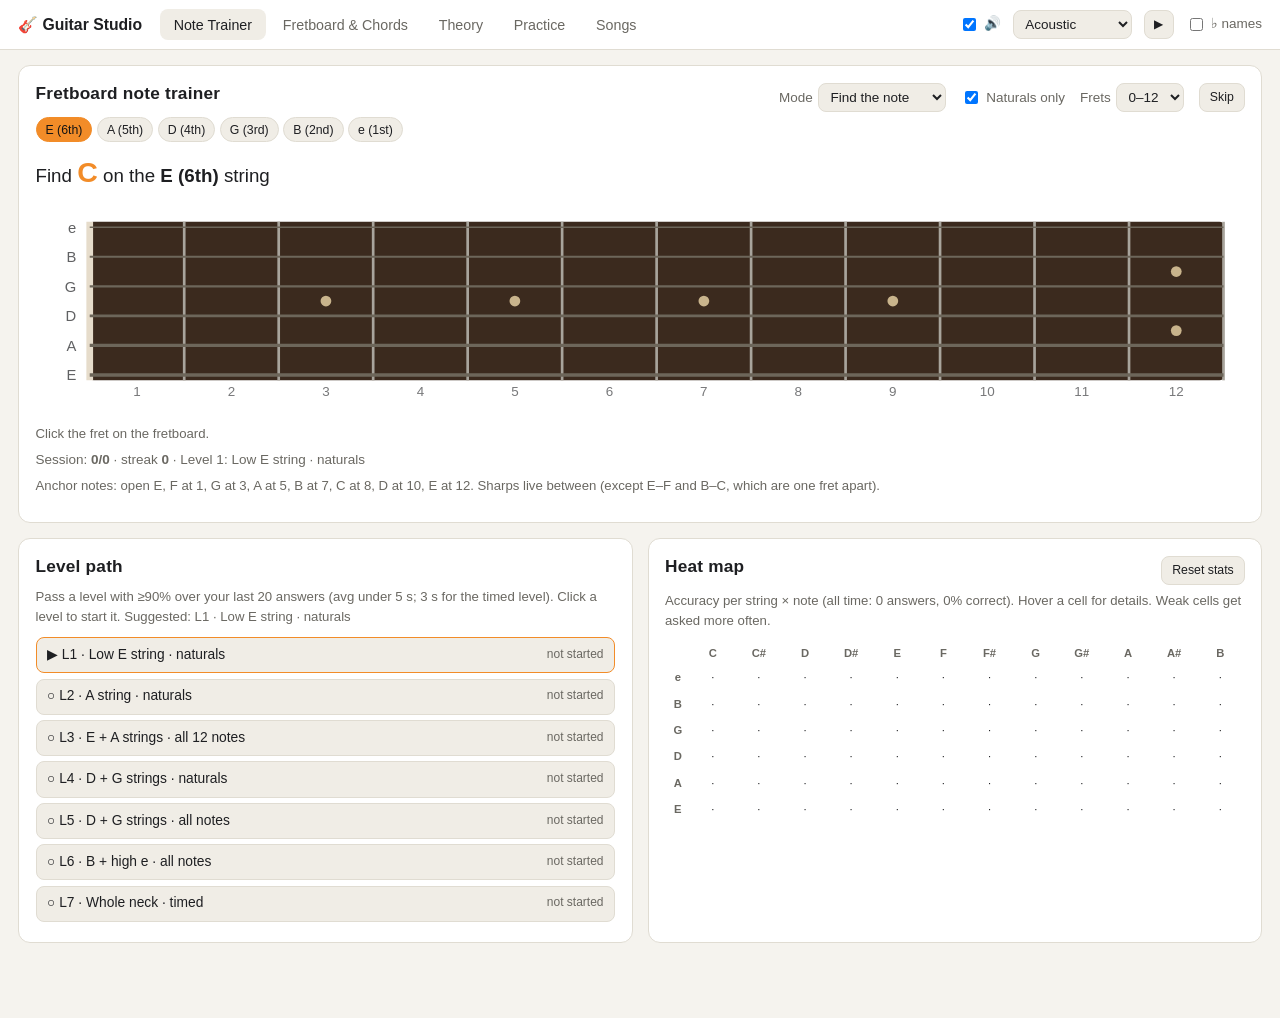
==== index.html @ e6f917fb "Initial publish: guitar-studio for GitHub Pages Co-Authored-By: Claude Opus 5.5 <noreply@anthropic.c" ====
<!doctype html>
<html lang="en">
<head>
<meta charset="utf-8">
<meta name="viewport" content="width=device-width, initial-scale=1, viewport-fit=cover">
<title>Guitar Studio</title>
<meta name="description" content="Guitar practice studio: note trainer, fretboard &amp; chords, theory, practice log, tuner, metronome and songs.">
<meta name="theme-color" content="#1d2026" media="(prefers-color-scheme: dark)">
<meta name="theme-color" content="#ffffff" media="(prefers-color-scheme: light)">
<link rel="manifest" href="manifest.webmanifest">
<link rel="icon" type="image/png" sizes="192x192" href="icons/icon-192.png">
<link rel="apple-touch-icon" href="icons/apple-touch-icon.png">
<meta name="apple-mobile-web-app-capable" content="yes">
<meta name="mobile-web-app-capable" content="yes">
<meta name="apple-mobile-web-app-title" content="Guitar Studio">
<meta name="apple-mobile-web-app-status-bar-style" content="black-translucent">
<link rel="stylesheet" href="css/style.css">
</head>
<body>
<header class="topbar">
  <div class="brand">🎸 Guitar Studio</div>
  <nav class="tabs">
    <button data-tab="trainer" class="active">Note Trainer</button>
    <button data-tab="fretboard">Fretboard &amp; Chords</button>
    <button data-tab="theory">Theory</button>
    <button data-tab="practice">Practice</button>
    <button data-tab="songs">Songs</button>
  </nav>
  <div class="topbar-right">
    <label class="toggle"><input type="checkbox" id="soundOn" checked> 🔊</label>
    <select id="tonePreset" title="Guitar tone"></select>
    <button class="btn small ghost" id="toneTest" title="Play a test chord">▶</button>
    <label class="toggle"><input type="checkbox" id="useFlats"> ♭ names</label>
  </div>
</header>

<main>
  <!-- ================= NOTE TRAINER ================= -->
  <section id="tab-trainer" class="tab active">
    <div class="panel">
      <div class="panel-head">
        <h2>Fretboard note trainer</h2>
        <div class="controls">
          <label>Mode
            <select id="trMode">
              <option value="find">Find the note</option>
              <option value="name">Name the note</option>
              <option value="learn">Learn / explore</option>
            </select>
          </label>
          <label class="toggle"><input type="checkbox" id="trNaturals" checked> Naturals only</label>
          <label>Frets <select id="trFrets"><option value="12">0–12</option><option value="15">0–15</option></select></label>
          <button class="btn small ghost" id="trSkip">Skip</button>
        </div>
      </div>
      <div class="chips" id="trStrings"></div>
      <div class="tr-prompt" id="trPrompt"></div>
      <div id="trFretboard" class="fretboard-host"></div>
      <div id="trAnswers" class="tr-answers"></div>
      <div class="tr-session" id="trSession"></div>
      <div class="hint" id="trTip"></div>
    </div>
    <div class="two-col">
      <div class="panel">
        <h2>Level path</h2>
        <p class="hint">Pass a level with ≥90% over your last 20 answers (avg under 5 s; 3 s for the timed level). Click a level to start it. <span id="trNext"></span></p>
        <div id="trLevels"></div>
      </div>
      <div class="panel">
        <div class="panel-head"><h2>Heat map</h2><button class="btn small ghost" id="trReset">Reset stats</button></div>
        <div id="trHeat"></div>
      </div>
    </div>
  </section>

  <!-- ================= FRETBOARD & CHORDS ================= -->
  <section id="tab-fretboard" class="tab">
    <div class="panel">
      <div class="panel-head">
        <h2>Fretboard</h2>
        <div class="controls">
          <label>Overlay
            <select id="fbMode">
              <option value="none">None</option>
              <option value="scale" selected>Scale</option>
              <option value="chord">Chord tones</option>
            </select>
          </label>
          <label>Root <select id="fbRoot"></select></label>
          <label id="fbScaleWrap">Scale <select id="fbScale"></select></label>
          <label id="fbViewWrap">View
            <select id="fbView">
              <option value="neck">Whole neck</option>
              <option value="box">Position box</option>
              <option value="3nps">3 notes / string</option>
              <option value="string">Single string</option>
            </select>
          </label>
          <span id="fbPosWrap" class="hidden"><button class="btn small ghost" id="fbPrev">◀</button> <span id="fbPosLabel" class="hint" style="margin:0"></span> <button class="btn small ghost" id="fbNext">▶</button></span>
          <label id="fbCompareWrap">Compare <select id="fbCompare"></select></label>
          <label id="fbTargetWrap">Target <select id="fbTarget"></select></label>
          <button id="fbPlay" class="btn small">▶ Play</button>
          <label id="fbChordWrap" class="hidden">Chord <select id="fbChord"></select></label>
          <label>Labels
            <select id="fbLabels">
              <option value="notes">Note names</option>
              <option value="intervals">Intervals</option>
              <option value="none">None</option>
            </select>
          </label>
          <button id="fbClear" class="btn small">Clear picked notes</button>
        </div>
      </div>
      <p class="hint">Click any fret to pick notes you're fretting — the identifier below tells you what chord it is. The overlay shows scale/chord tones across the neck (root in orange).</p>
      <div id="fretboardHost" class="fretboard-host"></div>
      <div class="two-col">
        <div>
          <h3>What am I playing?</h3>
          <div id="identify" class="identify"><em>Pick some notes on the fretboard…</em></div>
        </div>
        <div>
          <h3>Scale info</h3>
          <div id="scaleInfo" class="scale-info"></div>
        </div>
      </div>
    </div>

    <div class="panel">
      <div class="panel-head">
        <h2>Chord voicings</h2>
        <div class="controls">
          <label>Root <select id="vRoot"></select></label>
          <label>Type <select id="vType"></select></label>
          <label class="toggle"><input type="checkbox" id="vRootBass" checked> Root in bass</label>
          <label>Diagram labels
            <select id="vLabels">
              <option value="notes">Notes</option>
              <option value="intervals">Intervals</option>
              <option value="">None</option>
            </select>
          </label>
          <button id="vShowAll" class="btn small">More per position</button>
        </div>
      </div>
      <div id="vFormula" class="formula"></div>
      <div id="voicings" class="voicing-grid"></div>
    </div>

    <div class="panel">
      <div class="panel-head">
        <h2>Chords in a key &amp; pairings</h2>
        <div class="controls">
          <label>Key <select id="kRoot"></select></label>
          <label>Scale <select id="kScale"></select></label>
        </div>
      </div>
      <p class="hint">Diatonic chords for the key. Click a chord to load its voicings above and light it up on the fretboard. Below: progressions that live in this key.</p>
      <div id="keyChords" class="key-chords"></div>
      <div id="progressions" class="progressions"></div>
    </div>
  </section>

  <!-- ================= THEORY ================= -->
  <section id="tab-theory" class="tab">
    <div class="two-col">
      <div class="panel">
        <h2>Circle of fifths</h2>
        <p class="hint">Click a key. Outer ring = major, inner = relative minor. Neighbours share 6 of 7 notes — that's why moving one step around the circle sounds smooth, and why IV and V are the "closest" chords to I.</p>
        <div id="circleHost" class="circle-host"></div>
      </div>
      <div class="panel">
        <h2 id="keyTitle">Key of C major</h2>
        <div id="keyDetail" class="key-detail"></div>
      </div>
    </div>

    <div class="panel">
      <div class="panel-head">
        <h2>CAGED system</h2>
        <div class="controls">
          <label>Chord <select id="cagedRoot"></select></label>
          <label><select id="cagedQual"><option value="maj">Major</option><option value="min">Minor (A/E/D shapes)</option></select></label>
        </div>
      </div>
      <p class="hint">Any major chord can be played in 5 shapes that tile the whole neck: <b>C, A, G, E, D</b> — in that order going up. Each shape connects to the next (they share notes at the boundary). Learn the shapes ⇒ you know where the chord tones are everywhere ⇒ your solos land on chord tones. The pentatonic/major scale "boxes" sit on top of each shape.</p>
      <div id="cagedDiagrams" class="voicing-grid"></div>
      <div id="cagedFretboard" class="fretboard-host"></div>
    </div>

    <div class="panel">
      <div class="panel-head">
        <h2>Modes of the major scale</h2>
        <div class="controls"><label>Parent key <select id="modesRoot"></select></label></div>
      </div>
      <p class="hint">Same 7 notes, different home base. Start the C major scale on D and treat D as home — that's D Dorian. The "flavor" comes from where the half-steps fall relative to the new root. Click a row to put it on the fretboard.</p>
      <div id="modesTable"></div>
    </div>

    <div class="two-col">
      <div class="panel">
        <h2>Intervals</h2>
        <table class="ref-table" id="intervalsTable"></table>
      </div>
      <div class="panel">
        <h2>Chord formulas</h2>
        <table class="ref-table" id="chordFormulaTable"></table>
      </div>
    </div>

    <div class="panel">
      <h2>Quick refreshers</h2>
      <div class="cards" id="refresherCards"></div>
    </div>
  </section>

  <!-- ================= PRACTICE ================= -->
  <section id="tab-practice" class="tab">
    <div class="three-col">
      <div class="panel">
        <h2>Timer &amp; metronome</h2>
        <div class="timer-row">
          <div class="timer" id="timerDisplay">00:00</div>
          <div class="btn-row">
            <button class="btn" id="timerStart">Start</button>
            <button class="btn ghost" id="timerReset">Reset</button>
          </div>
        </div>
        <div class="metro">
          <div class="metro-row">
            <button class="btn" id="metroToggle">▶ Metronome</button>
            <input type="number" id="metroBpm" min="30" max="260" value="90"> <span>bpm</span>
            <select id="metroSig"><option value="4">4/4</option><option value="3">3/4</option><option value="6">6/8</option><option value="0">no accent</option></select>
          </div>
          <input type="range" id="metroSlider" min="30" max="260" value="90">
          <div class="metro-beats" id="metroBeats"></div>
        </div>
        <div class="tuner">
          <div class="metro-row"><button class="btn" id="tnToggle">🎤 Start tuner</button><label class="hint" style="margin:0">A4 <input type="number" id="tnA4" value="440" min="415" max="466" style="width:4.5rem"></label></div>
          <div class="tn-display">
            <svg viewBox="0 0 300 150" class="tn-gauge">
              <path d="M30,140 A120,120 0 0 1 270,140" fill="none" stroke="var(--border)" stroke-width="10"/>
              <path d="M138,22 A120,120 0 0 1 162,22" fill="none" stroke="var(--ok)" stroke-width="10"/>
              <g stroke="var(--muted)" stroke-width="1.5"><line x1="150" y1="20" x2="150" y2="32"/><line x1="66" y1="56" x2="74" y2="64"/><line x1="234" y1="56" x2="226" y2="64"/><line x1="30" y1="140" x2="42" y2="140"/><line x1="270" y1="140" x2="258" y2="140"/></g>
              <text x="48" y="128" font-size="10" fill="var(--muted)">-50</text><text x="236" y="128" font-size="10" fill="var(--muted)">+50</text>
              <line id="tnNeedle" x1="150" y1="140" x2="150" y2="38" stroke="var(--accent)" stroke-width="3" stroke-linecap="round"/>
              <circle cx="150" cy="140" r="6" fill="var(--accent)"/>
            </svg>
            <div class="tn-read"><span id="tnNote">—</span><sub id="tnOct"></sub> <span id="tnCents"></span><div class="hint" style="margin:0"><span id="tnDir">play a note</span> · <span id="tnHz"></span></div></div>
          </div>
          <div class="chips" id="tnStrings"></div>
          <div class="hint">Click a string chip to hear its reference pitch. Green = within 3¢.</div>
        </div>
      </div>

      <div class="panel">
        <h2>Log a session</h2>
        <form id="logForm" class="form">
          <div class="form-row">
            <label>Date <input type="date" id="logDate" required></label>
            <label>Minutes <input type="number" id="logMinutes" min="1" max="600" required></label>
          </div>
          <label>Focus areas <div class="chips" id="logCats"></div></label>
          <label>Song / material <input type="text" id="logSong" list="songList" placeholder="e.g. Slow Dancing in a Burning Room"></label>
          <datalist id="songList"></datalist>
          <div class="form-row">
            <label>Tempo (bpm) <input type="number" id="logTempo" min="20" max="300"></label>
            <label>Feel <select id="logRating"><option value="">—</option><option>😩 rough</option><option>😐 ok</option><option>🙂 good</option><option>🔥 great</option></select></label>
          </div>
          <label>Notes <textarea id="logNotes" rows="2" placeholder="What did you work on? What clicked? What to hit next time?"></textarea></label>
          <button class="btn" type="submit">Save session</button>
        </form>
      </div>

      <div class="panel">
        <h2>Today's plan</h2>
        <p class="hint">A quick 25-minute session generated from your goals and song list. Regenerate for a different mix.</p>
        <div id="planHost" class="plan"></div>
        <button class="btn ghost small" id="planRegen">Regenerate</button>
      </div>
    </div>

    <div class="panel">
      <div class="panel-head">
        <h2>Progress</h2>
        <div class="stats" id="stats"></div>
      </div>
      <div id="chartHost" class="chart-host"></div>
      <div id="catChart" class="chart-host"></div>
    </div>

    <div class="panel">
      <div class="panel-head">
        <h2>Practice videos</h2>
        <div class="controls">
          <span id="vidCount" class="hint"></span>
          <button class="btn small ghost" id="vidPickFolder">Link Dropbox folder</button>
          <button class="btn small ghost" id="vidRefresh">Refresh</button>
        </div>
      </div>
      <div class="nudge" id="vidNudge"></div>
      <div id="vidFolderStatus" class="hint"></div>
      <div class="two-col">
        <div>
          <video id="vidPreview" playsinline style="width:100%;background:#000;border-radius:8px;aspect-ratio:16/9"></video>
          <div class="btn-row" style="margin-top:.5rem;align-items:center">
            <button class="btn" id="vidRecBtn">● Record</button>
            <span class="timer" id="vidRecTime" style="font-size:1.2rem">00:00</span>
            <label class="btn ghost small">Import video(s)<input type="file" id="vidImport" accept="video/*" multiple class="vh"></label>
          </div>
          <div class="form">
            <label>Song / focus <input type="text" id="vidSong" list="songList" placeholder="what's this take about?"></label>
            <label>Note to future you <input type="text" id="vidNotes" placeholder="e.g. trying the intro at 60 bpm"></label>
          </div>
        </div>
        <div id="vidList" class="vid-list"></div>
      </div>
    </div>

    <div class="panel">
      <div class="panel-head">
        <h2>Session history</h2>
        <div class="controls">
          <button class="btn small ghost" id="exportBtn">Export JSON</button>
          <label class="btn small ghost">Import JSON<input type="file" id="importFile" accept="application/json,.json" class="vh"></label>
        </div>
      </div>
      <div id="historyHost"></div>
    </div>
  </section>

  <!-- ================= SONGS ================= -->
  <section id="tab-songs" class="tab">
    <div class="panel">
      <div class="panel-head">
        <h2>Repertoire</h2>
        <button class="btn" id="songAdd">+ Add song</button>
      </div>
      <p class="hint">Track what you want to learn, what you're working on, and what's gig-ready. Click a song to edit. Statuses: <b>Want</b> → <b>Learning</b> → <b>Polishing</b> → <b>Can play</b>.</p>
      <div id="songBoard" class="song-board"></div>
    </div>
    <div class="panel">
      <h2>Resources</h2>
      <div id="resources" class="cards"></div>
    </div>
  </section>
</main>

<dialog id="songDialog">
  <form method="dialog" id="songForm" class="form">
    <h3 id="songDialogTitle">Add song</h3>
    <label>Title <input type="text" id="sTitle" required></label>
    <label>Artist <input type="text" id="sArtist"></label>
    <div class="form-row">
      <label>Status <select id="sStatus"><option>Want</option><option>Learning</option><option>Polishing</option><option>Can play</option></select></label>
      <label>Key <input type="text" id="sKey" placeholder="e.g. C#m"></label>
      <label>Tuning/Capo <input type="text" id="sTuning" placeholder="Standard, capo 2…"></label>
    </div>
    <div class="form-row">
      <label>Target tempo <input type="number" id="sTempo"></label>
      <label>Current tempo <input type="number" id="sCurTempo"></label>
    </div>
    <label>Sections / parts to nail <textarea id="sSections" rows="2" placeholder="Intro riff, verse fingerpicking, solo…"></textarea></label>
    <label>Notes <textarea id="sNotes" rows="3"></textarea></label>
    <label>Links (one per line) <textarea id="sLinks" rows="2" placeholder="https://…"></textarea></label>
    <div class="btn-row">
      <button class="btn" value="save">Save</button>
      <button class="btn ghost" value="cancel" type="button" id="songCancel">Cancel</button>
      <button class="btn danger" value="delete" type="button" id="songDelete">Delete</button>
    </div>
  </form>
</dialog>

<script src="js/music.js"></script>
<script src="js/voicings.js"></script>
<script src="js/tone.js"></script>
<script src="js/store.js"></script>
<script src="js/fretboard-ui.js"></script>
<script src="js/theory-ui.js"></script>
<script src="js/practice-ui.js"></script>
<script src="js/songs-ui.js"></script>
<script src="js/trainer-ui.js"></script>
<script src="js/videos-ui.js"></script>
<script src="js/tuner-ui.js"></script>
<script src="js/app.js"></script>
</body>
</html>
---- css/style.css ----
:root{
  --bg:#14161a; --panel:#1d2026; --panel2:#242830; --text:#e8e6e1; --muted:#9a9891;
  --accent:#f28c28; --accent2:#e0b04a; --sel:#4fb0e8; --dot:#d8d4cc; --scale:#7d8796;
  --wood:#3b2a1e; --inlay:#c9b48c; --nut:#e6dccb; --fretwire:#a8a49c; --string:#cfc8b8;
  --border:#31353d; --danger:#d9534f; --ok:#4caf7d;
  --radius:12px;
}
@media (prefers-color-scheme: light){
  :root{ --bg:#f5f3ee; --panel:#ffffff; --panel2:#f0ede6; --text:#1e1f22; --muted:#6a6862; --border:#e0dcd2; --dot:#3a3a3a; --scale:#9aa3b0; --sel:#1f7fc2; --string:#6d665a; --nut:#e6dccb; }
}
*{box-sizing:border-box}
html,body{margin:0;padding:0;background:var(--bg);color:var(--text);font:15px/1.5 -apple-system,BlinkMacSystemFont,"Segoe UI",Inter,Roboto,sans-serif}
h2{margin:0 0 .5rem;font-size:1.15rem;letter-spacing:.2px}
h3{margin:.8rem 0 .4rem;font-size:1rem;color:var(--accent2)}
a{color:var(--sel)}
.hidden{display:none!important}
.topbar{position:sticky;top:0;z-index:5;display:flex;align-items:center;gap:1.2rem;padding:calc(.6rem + env(safe-area-inset-top)) max(1.2rem, env(safe-area-inset-right)) .6rem max(1.2rem, env(safe-area-inset-left));background:var(--panel);border-bottom:1px solid var(--border)}
.brand{font-weight:700;font-size:1.05rem}
.tabs{display:flex;gap:.25rem;flex:1}
.tabs button{background:transparent;border:0;color:var(--muted);padding:.5rem .9rem;border-radius:8px;font-size:.95rem;cursor:pointer}
.tabs button.active{background:var(--panel2);color:var(--text)}
.tabs button:hover{color:var(--text)}
.topbar-right{display:flex;gap:.8rem;align-items:center;font-size:.9rem;color:var(--muted)}
main{padding:1rem max(1.2rem, env(safe-area-inset-right)) calc(4rem + env(safe-area-inset-bottom)) max(1.2rem, env(safe-area-inset-left));max-width:1400px;margin:0 auto}
.tab{display:none}.tab.active{display:block}
.panel{background:var(--panel);border:1px solid var(--border);border-radius:var(--radius);padding:1rem 1.1rem;margin-bottom:1rem}
.panel-head{display:flex;flex-wrap:wrap;align-items:center;justify-content:space-between;gap:.6rem}
.controls{display:flex;flex-wrap:wrap;gap:.6rem 1rem;align-items:center;font-size:.9rem;color:var(--muted)}
.controls label{display:flex;align-items:center;gap:.35rem}
select,input[type=text],input[type=number],input[type=date],textarea{background:var(--panel2);color:var(--text);border:1px solid var(--border);border-radius:8px;padding:.35rem .5rem;font:inherit;font-size:.9rem}
input[type=number]{width:5.5rem}
textarea{width:100%;resize:vertical}
.btn{background:var(--accent);color:#141414;border:0;border-radius:8px;padding:.45rem .9rem;font-weight:600;cursor:pointer;font:inherit;font-size:.9rem}
.btn:hover{filter:brightness(1.08)}
.btn.small{padding:.3rem .65rem;font-size:.82rem}
.btn.ghost{background:var(--panel2);color:var(--text);border:1px solid var(--border)}
.btn.danger{background:var(--danger);color:#fff}
.btn-row{display:flex;gap:.5rem;flex-wrap:wrap}
.hint{color:var(--muted);font-size:.88rem;margin:.3rem 0 .7rem}
.two-col{display:grid;grid-template-columns:1fr 1fr;gap:1rem}
.three-col{display:grid;grid-template-columns:repeat(3,1fr);gap:1rem}
@media (max-width:1000px){.two-col,.three-col{grid-template-columns:1fr}}
.toggle{display:flex;align-items:center;gap:.3rem;cursor:pointer}
.fretboard-host{overflow-x:auto;padding:.3rem 0}
.fretboard{min-width:700px}
.identify .primary{font-size:1.5rem;font-weight:700;color:var(--accent)}
.identify .alt{color:var(--muted);font-size:.9rem;margin-top:.2rem}
.identify .notes{margin-top:.3rem;font-size:.9rem}
.pill{display:inline-block;background:var(--panel2);border:1px solid var(--border);border-radius:999px;padding:.05rem .55rem;font-size:.82rem;margin:.1rem .15rem;cursor:pointer}
.pill.root{border-color:var(--accent);color:var(--accent)}
.pill:hover{border-color:var(--sel)}
.scale-info .row{margin:.2rem 0}
.formula{color:var(--muted);font-size:.9rem;margin:.2rem 0 .6rem}
.formula b{color:var(--text)}
.voicing-grid{display:flex;flex-wrap:wrap;gap:.6rem}
.voicing{background:var(--panel2);border:1px solid var(--border);border-radius:10px;padding:.4rem .5rem .2rem;text-align:center;cursor:pointer;color:var(--text)}
.voicing:hover{border-color:var(--accent)}
.voicing .cap{font-size:.75rem;color:var(--muted);margin-top:-.2rem}
.voicing .name{font-size:.85rem;font-weight:600}
.key-chords{display:grid;grid-template-columns:repeat(7,1fr);gap:.5rem;margin:.5rem 0}
@media (max-width:900px){.key-chords{grid-template-columns:repeat(4,1fr)}}
.kc{background:var(--panel2);border:1px solid var(--border);border-radius:10px;padding:.5rem;text-align:center;cursor:pointer}
.kc:hover{border-color:var(--accent)}
.kc .roman{color:var(--muted);font-size:.8rem}
.kc .name{font-size:1.15rem;font-weight:700}
.kc .sev{font-size:.85rem;color:var(--accent2)}
.kc .fn{font-size:.75rem;color:var(--muted)}
.progressions{display:grid;grid-template-columns:repeat(auto-fill,minmax(260px,1fr));gap:.6rem}
.prog{background:var(--panel2);border:1px solid var(--border);border-radius:10px;padding:.5rem .7rem}
.prog .title{font-weight:600}
.prog .chords{margin:.2rem 0}
.prog .desc{color:var(--muted);font-size:.82rem}
.circle-host svg{width:100%;max-width:440px;display:block;margin:0 auto}
.circle-host .seg{cursor:pointer}
.circle-host .seg:hover path{fill-opacity:.9}
.key-detail .row{margin:.35rem 0}
.key-detail .lbl{color:var(--muted);font-size:.82rem;text-transform:uppercase;letter-spacing:.5px}
.ref-table{width:100%;border-collapse:collapse;font-size:.9rem}
.ref-table td,.ref-table th{padding:.3rem .5rem;border-bottom:1px solid var(--border);text-align:left;vertical-align:top}
.ref-table th{color:var(--muted);font-weight:600}
.ref-table tr.clickable{cursor:pointer}.ref-table tr.clickable:hover td{background:var(--panel2)}
.cards{display:grid;grid-template-columns:repeat(auto-fill,minmax(300px,1fr));gap:.7rem}
.card{background:var(--panel2);border:1px solid var(--border);border-radius:10px;padding:.7rem .9rem}
.card h4{margin:0 0 .3rem;font-size:1rem}
.card p{margin:.3rem 0;font-size:.9rem}
.card ul{margin:.3rem 0 .3rem 1.1rem;padding:0;font-size:.9rem}
.card summary{cursor:pointer;font-weight:600}
.timer-row{display:flex;align-items:center;gap:1rem;margin:.4rem 0}
.timer{font-size:2.4rem;font-weight:700;font-variant-numeric:tabular-nums;letter-spacing:1px}
.metro{margin-top:.8rem;border-top:1px solid var(--border);padding-top:.7rem}
.metro-row{display:flex;gap:.5rem;align-items:center;flex-wrap:wrap}
.metro input[type=range]{width:100%;margin-top:.5rem}
.metro-beats{display:flex;gap:.4rem;margin-top:.5rem}
.metro-beats span{width:14px;height:14px;border-radius:50%;background:var(--border);display:inline-block}
.metro-beats span.on{background:var(--accent)}
.metro-beats span.on.accent{background:var(--sel)}
.form label{display:block;margin:.45rem 0;font-size:.88rem;color:var(--muted)}
.form label input,.form label select,.form label textarea{display:block;width:100%;margin-top:.15rem;color:var(--text)}
.form-row{display:flex;gap:.6rem}.form-row label{flex:1}
.chips{display:flex;flex-wrap:wrap;gap:.3rem;margin-top:.2rem}
.chip{border:1px solid var(--border);border-radius:999px;padding:.15rem .6rem;cursor:pointer;font-size:.82rem;color:var(--text);background:var(--panel2)}
.chip.on{background:var(--accent);color:#141414;border-color:var(--accent)}
.plan .item{display:flex;gap:.6rem;padding:.35rem 0;border-bottom:1px solid var(--border);font-size:.9rem}
.plan .item .min{color:var(--accent);font-weight:700;min-width:3.2rem}
.plan .item .what b{display:block}
.plan .item .what span{color:var(--muted);font-size:.83rem}
.stats{display:flex;gap:1.2rem;flex-wrap:wrap}
.stat{text-align:center}.stat .v{font-size:1.4rem;font-weight:700;color:var(--accent)}.stat .l{font-size:.75rem;color:var(--muted);text-transform:uppercase;letter-spacing:.5px}
.chart-host{overflow-x:auto;margin-top:.5rem}
.chart-host svg{width:100%;height:auto;max-height:220px}
.hist{width:100%;border-collapse:collapse;font-size:.88rem}
.hist td,.hist th{padding:.35rem .5rem;border-bottom:1px solid var(--border);vertical-align:top;text-align:left}
.hist th{color:var(--muted)}
.hist .del{color:var(--muted);cursor:pointer}.hist .del:hover{color:var(--danger)}
.song-board{display:grid;grid-template-columns:repeat(4,1fr);gap:.7rem}
@media (max-width:1000px){.song-board{grid-template-columns:repeat(2,1fr)}}
.col h4{margin:0 0 .4rem;font-size:.85rem;color:var(--muted);text-transform:uppercase;letter-spacing:.5px}
.song{background:var(--panel2);border:1px solid var(--border);border-radius:10px;padding:.5rem .7rem;margin-bottom:.5rem;cursor:pointer}
.song:hover{border-color:var(--accent)}
.song .t{font-weight:600}.song .a{color:var(--muted);font-size:.85rem}
.song .meta{font-size:.8rem;color:var(--muted);margin-top:.2rem}
.song .bar{height:4px;background:var(--border);border-radius:2px;margin-top:.4rem;overflow:hidden}
.song .bar i{display:block;height:100%;background:var(--ok)}
dialog{background:var(--panel);color:var(--text);border:1px solid var(--border);border-radius:var(--radius);padding:1rem 1.2rem;width:min(560px,95vw)}
dialog::backdrop{background:rgba(0,0,0,.55)}
.chord-diagram{color:var(--text)}
kbd{background:var(--panel2);border:1px solid var(--border);border-radius:4px;padding:0 .3rem;font-size:.8rem}
.empty{color:var(--muted);font-style:italic}
/* Trainer */
.tr-prompt{font-size:1.25rem;margin:.6rem 0 .3rem;min-height:1.8rem}
.tr-prompt .big{font-size:1.9rem;color:var(--accent)}
.tr-answers{margin:.4rem 0}
.chips.big .chip{font-size:1.05rem;padding:.35rem .9rem}
.tr-session{color:var(--muted);font-size:.9rem;margin:.4rem 0}
.lvl{border:1px solid var(--border);border-radius:8px;padding:.45rem .7rem;margin:.35rem 0;cursor:pointer;background:var(--panel2)}
.lvl:hover{border-color:var(--accent)}
.lvl.cur{border-color:var(--accent)}
.lvl.passed{opacity:.75}
.lvl-h{display:flex;justify-content:space-between;gap:.5rem;font-size:.92rem}
.lvl-p{color:var(--muted);font-size:.8rem;white-space:nowrap}
.heat{border-collapse:separate;border-spacing:2px;font-size:.75rem;width:100%}
.heat th{color:var(--muted);font-weight:600;padding:.1rem}
.heat td{text-align:center;padding:.25rem 0;border-radius:4px;min-width:1.6rem;color:var(--text)}
/* Videos */
.nudge{background:var(--panel2);border-left:3px solid var(--accent);border-radius:8px;padding:.6rem .8rem;margin:.4rem 0 .6rem;font-size:.95rem}
.vid{border:1px solid var(--border);border-radius:8px;padding:.5rem .7rem;margin-bottom:.4rem;background:var(--panel2)}
.vid-h{display:flex;justify-content:space-between;gap:.6rem;cursor:pointer;flex-wrap:wrap}
.vid-h .t{font-weight:600}
.vid.reviewed .vid-h .t::after{content:' ✓';color:var(--ok)}
.vid-list{max-height:520px;overflow:auto}

/* Tuner */
.tuner{margin-top:.8rem;border-top:1px solid var(--border);padding-top:.7rem}
.tn-display{display:flex;align-items:center;gap:.8rem;margin:.4rem 0}
.tn-gauge{width:190px;flex:none}
.tn-read #tnNote{font-size:2.6rem;font-weight:700;line-height:1}
.tn-read sub{font-size:1rem;color:var(--muted)}
.tn-read #tnCents{font-size:1.1rem;color:var(--muted);margin-left:.4rem}
/* Scale explorer */
.legend{display:flex;gap:.8rem;flex-wrap:wrap;font-size:.82rem;color:var(--muted);margin:.2rem 0}
.legend i{display:inline-block;width:10px;height:10px;border-radius:50%;margin-right:.3rem;vertical-align:middle}

/* ---------- Phones / tablets / home-screen app ---------- */
html{-webkit-text-size-adjust:100%}
/* visually hidden but still tappable via its <label> (iOS ignores labels for display:none file inputs on some versions) */
.vh{position:absolute!important;width:1px;height:1px;padding:0;margin:-1px;overflow:hidden;clip:rect(0 0 0 0);white-space:nowrap;border:0;opacity:0}
button,.btn,.chip,.pill,.kc,.voicing,.song,.lvl,.hit,.seg,.vid-h{touch-action:manipulation}
button:disabled,.btn:disabled{opacity:.45;cursor:not-allowed;filter:none}
dialog{max-height:calc(100dvh - 2rem - env(safe-area-inset-top) - env(safe-area-inset-bottom));overflow:auto}
/* Status bar is translucent in the home-screen app; keep the strip behind it dark so the white clock stays readable in light mode */
@media (prefers-color-scheme: light){
  .topbar{background:linear-gradient(#1d2026 0 env(safe-area-inset-top), var(--panel) env(safe-area-inset-top))}
}
/* Touch screens: 16px inputs stop iOS from zooming on focus; bigger tap targets */
@media (pointer:coarse){
  select,input[type=text],input[type=number],input[type=date],textarea{font-size:16px}
  .tabs button{padding:.6rem .9rem}
  .chip{padding:.3rem .75rem}
}
@media (max-width:820px){
  .topbar{flex-wrap:wrap;gap:.4rem .8rem;padding-left:max(.8rem, env(safe-area-inset-left));padding-right:max(.8rem, env(safe-area-inset-right))}
  .topbar-right{margin-left:auto;gap:.5rem}
  .tabs{order:3;flex:1 1 100%;overflow-x:auto;-webkit-overflow-scrolling:touch;scrollbar-width:none}
  .tabs::-webkit-scrollbar{display:none}
  .tabs button{flex:none;white-space:nowrap}
  main{padding-left:max(.7rem, env(safe-area-inset-left));padding-right:max(.7rem, env(safe-area-inset-right))}
  .panel{padding:.8rem .85rem}
  .form-row{flex-wrap:wrap}
  .form-row label{min-width:8rem}
  .timer{font-size:2rem}
  .tn-display{flex-wrap:wrap}
}
@media (max-width:560px){
  .song-board{grid-template-columns:1fr}
  .key-chords{grid-template-columns:repeat(3,1fr)}
  .cards{grid-template-columns:1fr}
  .progressions{grid-template-columns:1fr}
}
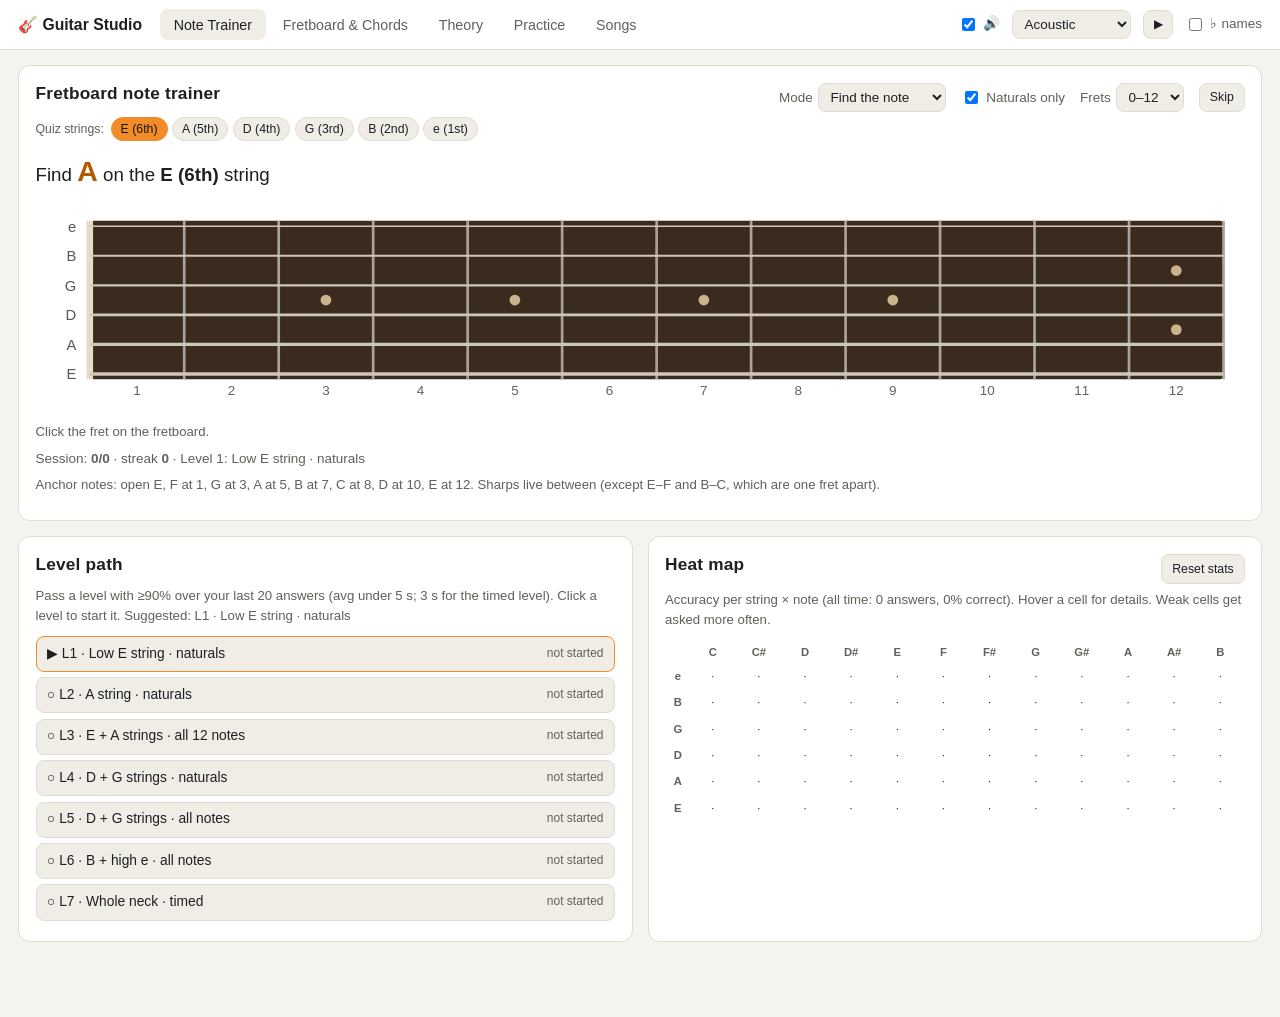
==== commit 3e31becc: "Mobile layout, accessibility and app shell fixes - Trainer neck fits a phone (compact SVG: bigger st" ====
--- a/index.html
+++ b/index.html
@@ -19,24 +19,25 @@
 <body>
 <header class="topbar">
   <div class="brand">🎸 Guitar Studio</div>
-  <nav class="tabs">
-    <button data-tab="trainer" class="active">Note Trainer</button>
-    <button data-tab="fretboard">Fretboard &amp; Chords</button>
-    <button data-tab="theory">Theory</button>
-    <button data-tab="practice">Practice</button>
-    <button data-tab="songs">Songs</button>
+  <nav class="tabs" role="tablist" aria-label="Sections">
+    <button type="button" role="tab" id="tabbtn-trainer" aria-controls="tab-trainer" data-tab="trainer" class="active">Note Trainer</button>
+    <button type="button" role="tab" id="tabbtn-fretboard" aria-controls="tab-fretboard" data-tab="fretboard">Fretboard &amp; Chords</button>
+    <button type="button" role="tab" id="tabbtn-theory" aria-controls="tab-theory" data-tab="theory">Theory</button>
+    <button type="button" role="tab" id="tabbtn-practice" aria-controls="tab-practice" data-tab="practice">Practice</button>
+    <button type="button" role="tab" id="tabbtn-songs" aria-controls="tab-songs" data-tab="songs">Songs</button>
   </nav>
   <div class="topbar-right">
-    <label class="toggle"><input type="checkbox" id="soundOn" checked> 🔊</label>
+    <label class="toggle" title="Sound on/off"><input type="checkbox" id="soundOn" checked aria-label="Sound"> 🔊</label>
     <select id="tonePreset" title="Guitar tone"></select>
     <button class="btn small ghost" id="toneTest" title="Play a test chord">▶</button>
-    <label class="toggle"><input type="checkbox" id="useFlats"> ♭ names</label>
+    <label class="toggle" title="Use flat note names"><input type="checkbox" id="useFlats"> ♭<span class="lbl-long"> names</span></label>
   </div>
 </header>
 
+<div id="dataBanner" class="data-banner hidden" role="alert"></div>
 <main>
   <!-- ================= NOTE TRAINER ================= -->
-  <section id="tab-trainer" class="tab active">
+  <section id="tab-trainer" class="tab active" role="tabpanel" aria-labelledby="tabbtn-trainer">
     <div class="panel">
       <div class="panel-head">
         <h2>Fretboard note trainer</h2>
@@ -48,12 +49,12 @@
               <option value="learn">Learn / explore</option>
             </select>
           </label>
-          <label class="toggle"><input type="checkbox" id="trNaturals" checked> Naturals only</label>
+          <label class="toggle tr-naturals"><input type="checkbox" id="trNaturals" checked> Naturals only</label>
           <label>Frets <select id="trFrets"><option value="12">0–12</option><option value="15">0–15</option></select></label>
           <button class="btn small ghost" id="trSkip">Skip</button>
         </div>
       </div>
-      <div class="chips" id="trStrings"></div>
+      <div class="chips" id="trStrings" role="group" aria-label="Quiz strings"><span class="chips-label">Quiz strings:</span></div>
       <div class="tr-prompt" id="trPrompt"></div>
       <div id="trFretboard" class="fretboard-host"></div>
       <div id="trAnswers" class="tr-answers"></div>
@@ -74,7 +75,7 @@
   </section>
 
   <!-- ================= FRETBOARD & CHORDS ================= -->
-  <section id="tab-fretboard" class="tab">
+  <section id="tab-fretboard" class="tab" role="tabpanel" aria-labelledby="tabbtn-fretboard">
     <div class="panel">
       <div class="panel-head">
         <h2>Fretboard</h2>
@@ -161,7 +162,7 @@
   </section>
 
   <!-- ================= THEORY ================= -->
-  <section id="tab-theory" class="tab">
+  <section id="tab-theory" class="tab" role="tabpanel" aria-labelledby="tabbtn-theory">
     <div class="two-col">
       <div class="panel">
         <h2>Circle of fifths</h2>
@@ -199,11 +200,11 @@
     <div class="two-col">
       <div class="panel">
         <h2>Intervals</h2>
-        <table class="ref-table" id="intervalsTable"></table>
+        <div class="table-scroll"><table class="ref-table" id="intervalsTable"></table></div>
       </div>
       <div class="panel">
         <h2>Chord formulas</h2>
-        <table class="ref-table" id="chordFormulaTable"></table>
+        <div class="table-scroll"><table class="ref-table" id="chordFormulaTable"></table></div>
       </div>
     </div>
 
@@ -214,7 +215,7 @@
   </section>
 
   <!-- ================= PRACTICE ================= -->
-  <section id="tab-practice" class="tab">
+  <section id="tab-practice" class="tab" role="tabpanel" aria-labelledby="tabbtn-practice">
     <div class="three-col">
       <div class="panel">
         <h2>Timer &amp; metronome</h2>
@@ -228,10 +229,10 @@
         <div class="metro">
           <div class="metro-row">
             <button class="btn" id="metroToggle">▶ Metronome</button>
-            <input type="number" id="metroBpm" min="30" max="260" value="90"> <span>bpm</span>
+            <input type="number" id="metroBpm" min="30" max="260" value="90" aria-label="Tempo in bpm"> <span id="metroUnit">bpm</span>
             <select id="metroSig"><option value="4">4/4</option><option value="3">3/4</option><option value="6">6/8</option><option value="0">no accent</option></select>
           </div>
-          <input type="range" id="metroSlider" min="30" max="260" value="90">
+          <input type="range" id="metroSlider" min="30" max="260" value="90" aria-label="Tempo">
           <div class="metro-beats" id="metroBeats"></div>
         </div>
         <div class="tuner">
@@ -259,7 +260,7 @@
             <label>Date <input type="date" id="logDate" required></label>
             <label>Minutes <input type="number" id="logMinutes" min="1" max="600" required></label>
           </div>
-          <label>Focus areas <div class="chips" id="logCats"></div></label>
+          <div class="field" id="logCatsLabel">Focus areas <div class="chips" id="logCats" role="group" aria-label="Focus areas"></div></div>
           <label>Song / material <input type="text" id="logSong" list="songList" placeholder="e.g. Slow Dancing in a Burning Room"></label>
           <datalist id="songList"></datalist>
           <div class="form-row">
@@ -267,7 +268,7 @@
             <label>Feel <select id="logRating"><option value="">—</option><option>😩 rough</option><option>😐 ok</option><option>🙂 good</option><option>🔥 great</option></select></label>
           </div>
           <label>Notes <textarea id="logNotes" rows="2" placeholder="What did you work on? What clicked? What to hit next time?"></textarea></label>
-          <button class="btn" type="submit">Save session</button>
+          <div class="btn-row"><button class="btn" type="submit" id="logSubmit">Save session</button><button class="btn ghost hidden" type="button" id="logCancelEdit">Cancel edit</button></div>
         </form>
       </div>
 
@@ -329,7 +330,7 @@
   </section>
 
   <!-- ================= SONGS ================= -->
-  <section id="tab-songs" class="tab">
+  <section id="tab-songs" class="tab" role="tabpanel" aria-labelledby="tabbtn-songs">
     <div class="panel">
       <div class="panel-head">
         <h2>Repertoire</h2>
@@ -344,10 +345,13 @@
     </div>
   </section>
 </main>
+
+<div id="toast" class="toast" role="status" aria-live="polite"></div>
 
 <dialog id="songDialog">
   <form method="dialog" id="songForm" class="form">
     <h3 id="songDialogTitle">Add song</h3>
+    <div id="songHistory" class="song-history hidden"></div>
     <label>Title <input type="text" id="sTitle" required></label>
     <label>Artist <input type="text" id="sArtist"></label>
     <div class="form-row">
--- a/css/style.css
+++ b/css/style.css
@@ -3,10 +3,14 @@
   --accent:#f28c28; --accent2:#e0b04a; --sel:#4fb0e8; --dot:#d8d4cc; --scale:#7d8796;
   --wood:#3b2a1e; --inlay:#c9b48c; --nut:#e6dccb; --fretwire:#a8a49c; --string:#cfc8b8;
   --border:#31353d; --danger:#d9534f; --ok:#4caf7d;
+  --accent-text:#f28c28; /* accent used as TEXT colour (darker in light mode for contrast) */
+  /* fretboard marks sit on dark wood in both themes, so these never flip */
+  --fb-dot:#d8d4cc; --fb-scale:#8a94a3; --fb-sel:#4fb0e8; --fb-bad:#e0605c; --mark-text:#14161a;
   --radius:12px;
 }
 @media (prefers-color-scheme: light){
-  :root{ --bg:#f5f3ee; --panel:#ffffff; --panel2:#f0ede6; --text:#1e1f22; --muted:#6a6862; --border:#e0dcd2; --dot:#3a3a3a; --scale:#9aa3b0; --sel:#1f7fc2; --string:#6d665a; --nut:#e6dccb; }
+  :root{ --bg:#f5f3ee; --panel:#ffffff; --panel2:#f0ede6; --text:#1e1f22; --muted:#625f59; --border:#e0dcd2; --dot:#3a3a3a; --scale:#5f6b7a; --sel:#1f7fc2; --nut:#e6dccb;
+    --accent-text:#b35a00; --accent2:#8a6410; --danger:#c0392b; --ok:#2e8b57; }
 }
 *{box-sizing:border-box}
 html,body{margin:0;padding:0;background:var(--bg);color:var(--text);font:15px/1.5 -apple-system,BlinkMacSystemFont,"Segoe UI",Inter,Roboto,sans-serif}
@@ -43,11 +47,12 @@
 .toggle{display:flex;align-items:center;gap:.3rem;cursor:pointer}
 .fretboard-host{overflow-x:auto;padding:.3rem 0}
 .fretboard{min-width:700px}
-.identify .primary{font-size:1.5rem;font-weight:700;color:var(--accent)}
+.fretboard.compact{min-width:0}
+.identify .primary{font-size:1.5rem;font-weight:700;color:var(--accent-text)}
 .identify .alt{color:var(--muted);font-size:.9rem;margin-top:.2rem}
 .identify .notes{margin-top:.3rem;font-size:.9rem}
 .pill{display:inline-block;background:var(--panel2);border:1px solid var(--border);border-radius:999px;padding:.05rem .55rem;font-size:.82rem;margin:.1rem .15rem;cursor:pointer}
-.pill.root{border-color:var(--accent);color:var(--accent)}
+.pill.root{border-color:var(--accent);color:var(--accent-text)}
 .pill:hover{border-color:var(--sel)}
 .scale-info .row{margin:.2rem 0}
 .formula{color:var(--muted);font-size:.9rem;margin:.2rem 0 .6rem}
@@ -101,21 +106,32 @@
 .chip{border:1px solid var(--border);border-radius:999px;padding:.15rem .6rem;cursor:pointer;font-size:.82rem;color:var(--text);background:var(--panel2)}
 .chip.on{background:var(--accent);color:#141414;border-color:var(--accent)}
 .plan .item{display:flex;gap:.6rem;padding:.35rem 0;border-bottom:1px solid var(--border);font-size:.9rem}
-.plan .item .min{color:var(--accent);font-weight:700;min-width:3.2rem}
+.plan .item .min{color:var(--accent-text);font-weight:700;min-width:3.2rem}
 .plan .item .what b{display:block}
 .plan .item .what span{color:var(--muted);font-size:.83rem}
 .stats{display:flex;gap:1.2rem;flex-wrap:wrap}
-.stat{text-align:center}.stat .v{font-size:1.4rem;font-weight:700;color:var(--accent)}.stat .l{font-size:.75rem;color:var(--muted);text-transform:uppercase;letter-spacing:.5px}
+.stat{text-align:center}.stat .v{font-size:1.4rem;font-weight:700;color:var(--accent-text)}.stat .l{font-size:.75rem;color:var(--muted);text-transform:uppercase;letter-spacing:.5px}
 .chart-host{overflow-x:auto;margin-top:.5rem}
 .chart-host svg{width:100%;height:auto;max-height:220px}
 .hist{width:100%;border-collapse:collapse;font-size:.88rem}
 .hist td,.hist th{padding:.35rem .5rem;border-bottom:1px solid var(--border);vertical-align:top;text-align:left}
+.hist .acts{white-space:nowrap;text-align:right}
+.hist .nowrap{white-space:nowrap}
+.hist .notes{min-width:10rem;white-space:pre-line}
+.icon-btn{background:transparent;border:1px solid transparent;border-radius:8px;color:var(--muted);cursor:pointer;font:inherit;min-width:2rem;min-height:2rem;padding:0 .35rem}
+.icon-btn:hover{border-color:var(--border);color:var(--text)}.icon-btn.del:hover{color:var(--danger)}
 .hist th{color:var(--muted)}
-.hist .del{color:var(--muted);cursor:pointer}.hist .del:hover{color:var(--danger)}
 .song-board{display:grid;grid-template-columns:repeat(4,1fr);gap:.7rem}
 @media (max-width:1000px){.song-board{grid-template-columns:repeat(2,1fr)}}
 .col h4{margin:0 0 .4rem;font-size:.85rem;color:var(--muted);text-transform:uppercase;letter-spacing:.5px}
-.song{background:var(--panel2);border:1px solid var(--border);border-radius:10px;padding:.5rem .7rem;margin-bottom:.5rem;cursor:pointer}
+.song{background:var(--panel2);border:1px solid var(--border);border-radius:10px;margin-bottom:.5rem}
+.song-open{display:block;width:100%;background:none;border:0;border-radius:10px;padding:.5rem .7rem;text-align:left;font:inherit;color:inherit;cursor:pointer}
+.song-open > span{display:block}
+.song-links{display:flex;flex-wrap:wrap;gap:.2rem .7rem;padding:0 .7rem .5rem;font-size:.82rem}
+.song-links a{text-decoration:none}.song-links a:hover{text-decoration:underline}
+.empty-slot{display:block;width:100%;border:1px dashed var(--border);border-radius:10px;padding:.55rem;background:transparent;color:var(--muted);font:inherit;font-size:.85rem;cursor:pointer;text-align:center}
+.empty-slot:hover{border-color:var(--accent);color:var(--text)}
+.song-history{background:var(--panel2);border-radius:8px;padding:.5rem .7rem;font-size:.88rem;margin:.2rem 0 .5rem}
 .song:hover{border-color:var(--accent)}
 .song .t{font-weight:600}.song .a{color:var(--muted);font-size:.85rem}
 .song .meta{font-size:.8rem;color:var(--muted);margin-top:.2rem}
@@ -128,7 +144,7 @@
 .empty{color:var(--muted);font-style:italic}
 /* Trainer */
 .tr-prompt{font-size:1.25rem;margin:.6rem 0 .3rem;min-height:1.8rem}
-.tr-prompt .big{font-size:1.9rem;color:var(--accent)}
+.tr-prompt .big{font-size:1.9rem;color:var(--accent-text)}
 .tr-answers{margin:.4rem 0}
 .chips.big .chip{font-size:1.05rem;padding:.35rem .9rem}
 .tr-session{color:var(--muted);font-size:.9rem;margin:.4rem 0}
@@ -167,8 +183,8 @@
 button,.btn,.chip,.pill,.kc,.voicing,.song,.lvl,.hit,.seg,.vid-h{touch-action:manipulation}
 button:disabled,.btn:disabled{opacity:.45;cursor:not-allowed;filter:none}
 dialog{max-height:calc(100dvh - 2rem - env(safe-area-inset-top) - env(safe-area-inset-bottom));overflow:auto}
-/* Status bar is translucent in the home-screen app; keep the strip behind it dark so the white clock stays readable in light mode */
-@media (prefers-color-scheme: light){
+/* Status bar is translucent in the home-screen app; keep the strip behind it dark (home-screen app only; in a Safari tab the bar matches the white header) so the white clock stays readable in light mode */
+@media (prefers-color-scheme: light) and (display-mode: standalone){
   .topbar{background:linear-gradient(#1d2026 0 env(safe-area-inset-top), var(--panel) env(safe-area-inset-top))}
 }
 /* Touch screens: 16px inputs stop iOS from zooming on focus; bigger tap targets */
@@ -196,3 +212,70 @@
   .cards{grid-template-columns:1fr}
   .progressions{grid-template-columns:1fr}
 }
+
+/* ---------- Controls rendered as real <button>s (keyboard + screen reader) ---------- */
+button.chip,button.pill,button.kc,button.voicing,button.lvl{font:inherit;text-align:inherit;-webkit-appearance:none;appearance:none}
+button.chip,button.pill{font-size:.82rem;color:var(--text);line-height:1.4}
+button.pill.root{color:var(--accent-text)}
+button.kc,button.voicing{color:var(--text)}
+button.kc{width:100%}
+.kc > span,.voicing > .cap{display:block}
+button.lvl{display:block;width:100%;color:var(--text)}
+.chip.static,.pill.static{cursor:default}
+.chips-label{align-self:center;font-size:.82rem;color:var(--muted);margin-right:.15rem}
+.form .field{display:block;margin:.45rem 0;font-size:.88rem;color:var(--muted)}
+
+/* ---------- Focus + motion ---------- */
+:where(button,.btn,.chip,.pill,.kc,.voicing,.lvl,select,input,textarea,a,summary,[tabindex]):focus-visible{outline:2px solid var(--sel);outline-offset:2px}
+.circle-host .seg:focus-visible{outline:none}.circle-host .seg:focus-visible path{stroke:var(--sel);stroke-width:3}
+@media (prefers-reduced-motion: reduce){
+  *,*::before,*::after{transition:none!important;animation:none!important;scroll-behavior:auto!important}
+}
+
+/* ---------- Wide content scrolls inside its panel, never the page ---------- */
+/* clip (not hidden) so the sticky header keeps working */
+@supports (overflow-x:clip){ html,body{overflow-x:clip} }
+.table-scroll{position:relative;overflow-x:auto;-webkit-overflow-scrolling:touch;max-width:100%}
+
+/* ---------- Toast + data banner ---------- */
+.toast{position:fixed;left:50%;bottom:calc(1rem + env(safe-area-inset-bottom));transform:translateX(-50%);z-index:20;max-width:calc(100vw - 2rem);background:var(--text);color:var(--bg);padding:.6rem 1rem;border-radius:999px;font-weight:600;font-size:.92rem;box-shadow:0 4px 16px rgba(0,0,0,.25);opacity:0;transition:opacity .2s;pointer-events:none}
+.toast.show{opacity:1}.toast.show.interactive{pointer-events:auto}
+.toast-btn{background:transparent;border:0;color:inherit;font:inherit;text-decoration:underline;cursor:pointer;padding:.2rem .3rem;margin-left:.3rem}
+.data-banner{max-width:1400px;margin:1rem auto 0;padding:.8rem 1rem;border:1px solid var(--danger);border-left-width:4px;border-radius:10px;background:var(--panel);font-size:.92rem;display:grid;gap:.5rem}
+.data-banner:not(.hidden){margin-left:max(.7rem, env(safe-area-inset-left));margin-right:max(.7rem, env(safe-area-inset-right))}
+@media (min-width:1440px){ .data-banner:not(.hidden){margin-left:auto;margin-right:auto} }
+
+/* ---------- Trainer: Learn mode hides the quiz-only controls ---------- */
+#tab-trainer.learn #trStrings,#tab-trainer.learn #trSkip,#tab-trainer.learn .tr-naturals{display:none}
+
+/* ---------- Touch: 44px-ish tap targets ---------- */
+@media (pointer:coarse){
+  .btn,.tabs button{min-height:44px}
+  .btn.small{min-height:40px;padding:.45rem .8rem}
+  .chip{min-height:40px;padding:.4rem .8rem;display:inline-flex;align-items:center}
+  button.pill{min-height:36px;padding:.35rem .7rem;display:inline-flex;align-items:center;gap:.25rem}
+  .toggle{min-height:44px}
+  .toggle input{width:20px;height:20px}
+  .icon-btn{min-width:44px;min-height:44px}
+  .empty-slot,.song-links a{min-height:40px;display:flex;align-items:center;justify-content:center}
+  .song-links a{justify-content:flex-start}
+}
+/* Phones: tab strip shows it scrolls; tables hide low-value columns */
+@media (max-width:820px){
+  .tabs:not(.at-end){-webkit-mask-image:linear-gradient(90deg,#000 85%,transparent);mask-image:linear-gradient(90deg,#000 85%,transparent)}
+}
+@media (max-width:560px){
+  .hist .c-tempo,.hist .c-feel{display:none}
+  .hist .notes{min-width:8rem}
+}
+/* Phones: brand + settings on one row so the header doesn't eat the screen */
+@media (max-width:560px){
+  .topbar{row-gap:.2rem}
+  .brand{font-size:.9rem;white-space:nowrap}
+  .topbar-right{gap:.25rem;font-size:.82rem;flex-wrap:nowrap;min-width:0}
+  .topbar-right .toggle{min-height:36px}
+  #tonePreset{max-width:6rem;padding:.25rem .2rem}
+  #toneTest{display:none} /* changing the tone already plays a test strum */
+  .lbl-long{display:none}
+  .tabs button{padding:.45rem .7rem}
+}
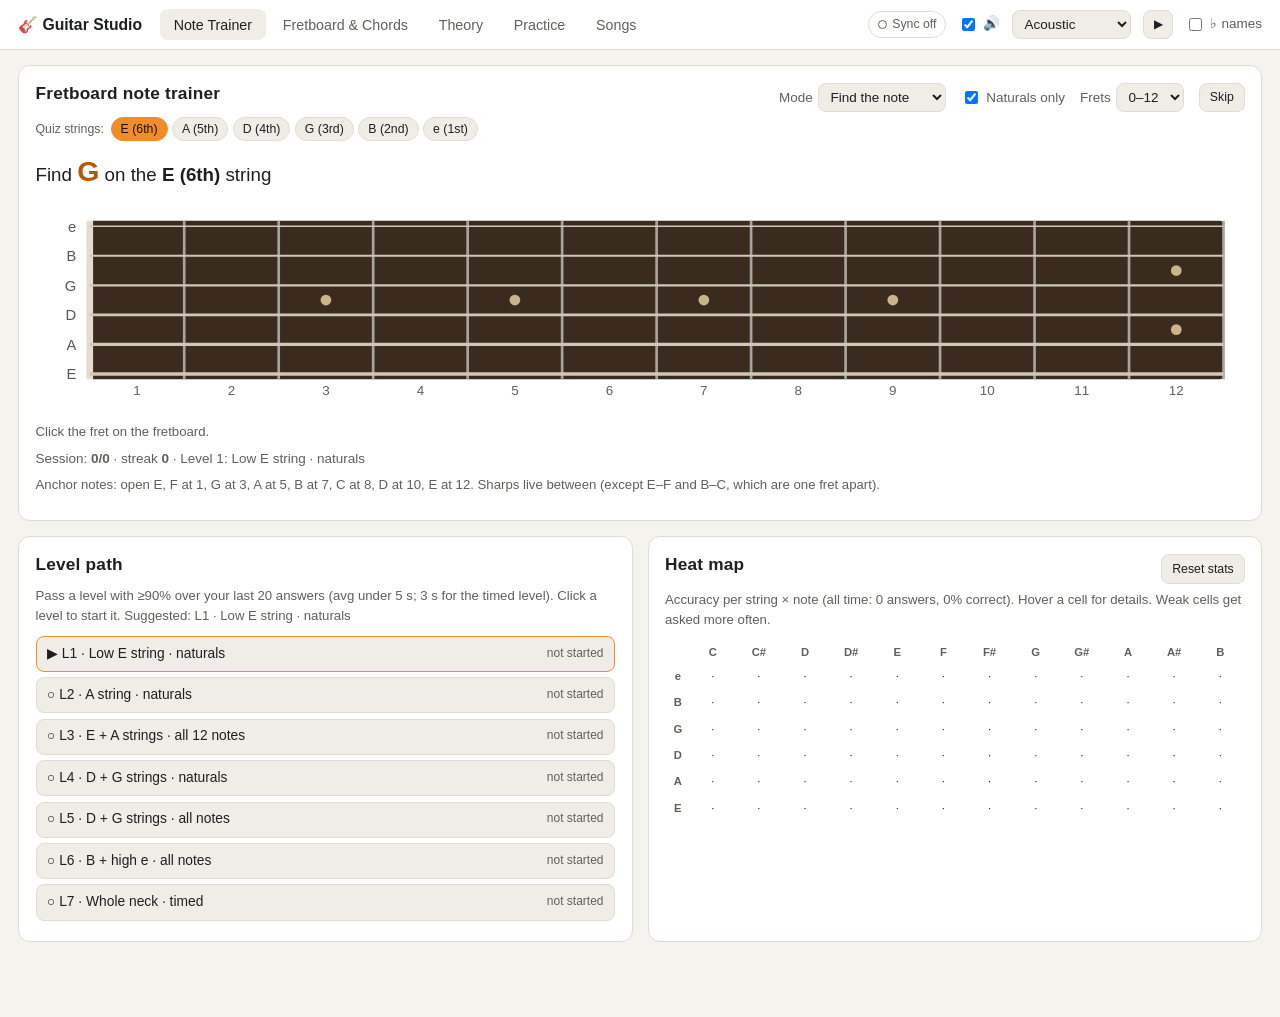
==== commit 9d24d7fb: "Add automatic Dropbox sync (local-first) and Dropbox video uploads - js/sync-merge.js: pure merge. R" ====
--- a/index.html
+++ b/index.html
@@ -27,6 +27,7 @@
     <button type="button" role="tab" id="tabbtn-songs" aria-controls="tab-songs" data-tab="songs">Songs</button>
   </nav>
   <div class="topbar-right">
+    <button type="button" class="sync-btn" id="syncBtn" data-state="unconfigured" aria-haspopup="dialog" title="Sync"><span class="sync-dot" aria-hidden="true"></span><span class="sync-lbl">Sync</span></button>
     <label class="toggle" title="Sound on/off"><input type="checkbox" id="soundOn" checked aria-label="Sound"> 🔊</label>
     <select id="tonePreset" title="Guitar tone"></select>
     <button class="btn small ghost" id="toneTest" title="Play a test chord">▶</button>
@@ -320,10 +321,13 @@
     <div class="panel">
       <div class="panel-head">
         <h2>Session history</h2>
-        <div class="controls">
-          <button class="btn small ghost" id="exportBtn">Export JSON</button>
-          <label class="btn small ghost">Import JSON<input type="file" id="importFile" accept="application/json,.json" class="vh"></label>
-        </div>
+        <details class="backup-inline">
+          <summary>Backup files</summary>
+          <div class="controls">
+            <button class="btn small ghost" id="exportBtn">Export JSON</button>
+            <label class="btn small ghost">Import JSON<input type="file" id="importFile" accept="application/json,.json" class="vh"></label>
+          </div>
+        </details>
       </div>
       <div id="historyHost"></div>
     </div>
@@ -374,10 +378,20 @@
   </form>
 </dialog>
 
+<dialog id="syncDialog" aria-labelledby="syncTitle">
+  <div class="sync-panel">
+    <div class="panel-head"><h3 id="syncTitle">Sync with Dropbox</h3><button type="button" class="icon-btn" id="syncClose" aria-label="Close">✕</button></div>
+    <div id="syncBody"></div>
+  </div>
+</dialog>
+
 <script src="js/music.js"></script>
 <script src="js/voicings.js"></script>
 <script src="js/tone.js"></script>
+<script src="js/config.js"></script>
+<script src="js/sync-merge.js"></script>
 <script src="js/store.js"></script>
+<script src="js/dropbox.js"></script>
 <script src="js/fretboard-ui.js"></script>
 <script src="js/theory-ui.js"></script>
 <script src="js/practice-ui.js"></script>
@@ -385,6 +399,7 @@
 <script src="js/trainer-ui.js"></script>
 <script src="js/videos-ui.js"></script>
 <script src="js/tuner-ui.js"></script>
+<script src="js/sync.js"></script>
 <script src="js/app.js"></script>
 </body>
 </html>
--- a/css/style.css
+++ b/css/style.css
@@ -279,3 +279,32 @@
   .lbl-long{display:none}
   .tabs button{padding:.45rem .7rem}
 }
+
+/* ---------- Dropbox sync: header indicator + panel ---------- */
+.sync-btn{display:inline-flex;align-items:center;gap:.35rem;background:transparent;border:1px solid var(--border);border-radius:999px;color:var(--muted);font:inherit;font-size:.82rem;padding:.2rem .6rem;cursor:pointer;white-space:nowrap}
+.sync-btn:hover{border-color:var(--accent);color:var(--text)}
+.sync-dot{display:inline-block;width:.6rem;height:.6rem;border-radius:50%;background:var(--muted);flex:none}
+[data-state="synced"] .sync-dot,.sync-dot[data-state="synced"]{background:var(--ok)}
+[data-state="syncing"] .sync-dot,.sync-dot[data-state="syncing"]{background:var(--sel);animation:syncPulse 1s ease-in-out infinite alternate}
+[data-state="offline"] .sync-dot,.sync-dot[data-state="offline"]{background:var(--accent2)}
+[data-state="error"] .sync-dot,.sync-dot[data-state="error"],[data-state="reconnect"] .sync-dot,[data-state="blocked"] .sync-dot,.sync-dot[data-state="blocked"]{background:var(--danger)}
+[data-state="unconfigured"] .sync-dot,[data-state="signedout"] .sync-dot{background:transparent;border:1.5px solid var(--muted)}
+@keyframes syncPulse{from{opacity:1}to{opacity:.35}}
+.sync-panel .panel-head{display:flex;justify-content:space-between;align-items:center;gap:.5rem}
+.sync-panel h3{margin:0}
+.sync-panel p{margin:.5rem 0}
+.sync-panel .btn-row input[type=text]{flex:1 1 12rem;min-width:0;background:var(--panel2);color:var(--text);border:1px solid var(--border);border-radius:8px;padding:.45rem .6rem;font:inherit}
+.sync-err{color:var(--danger)}
+.sync-panel code{overflow-wrap:anywhere}
+.linkish{background:none;border:0;padding:0;color:var(--sel);text-decoration:underline;cursor:pointer;font:inherit}
+.backup-tools{margin-top:1rem;border-top:1px solid var(--border);padding-top:.6rem}
+.backup-tools summary,.backup-inline summary{cursor:pointer;color:var(--muted);font-size:.85rem}
+.backup-inline{font-size:.9rem}
+.backup-inline[open] .controls{margin-top:.4rem}
+.up-state.warn{color:var(--accent-text);font-weight:700}
+@media (pointer:coarse){ .sync-btn{min-height:36px} }
+@media (max-width:560px){
+  .sync-btn{padding:.2rem .45rem}
+  .sync-btn .sync-lbl{display:none} /* dot only on phones; the panel has the words */
+  .sync-btn[data-state="error"] .sync-lbl,.sync-btn[data-state="reconnect"] .sync-lbl{display:inline}
+}
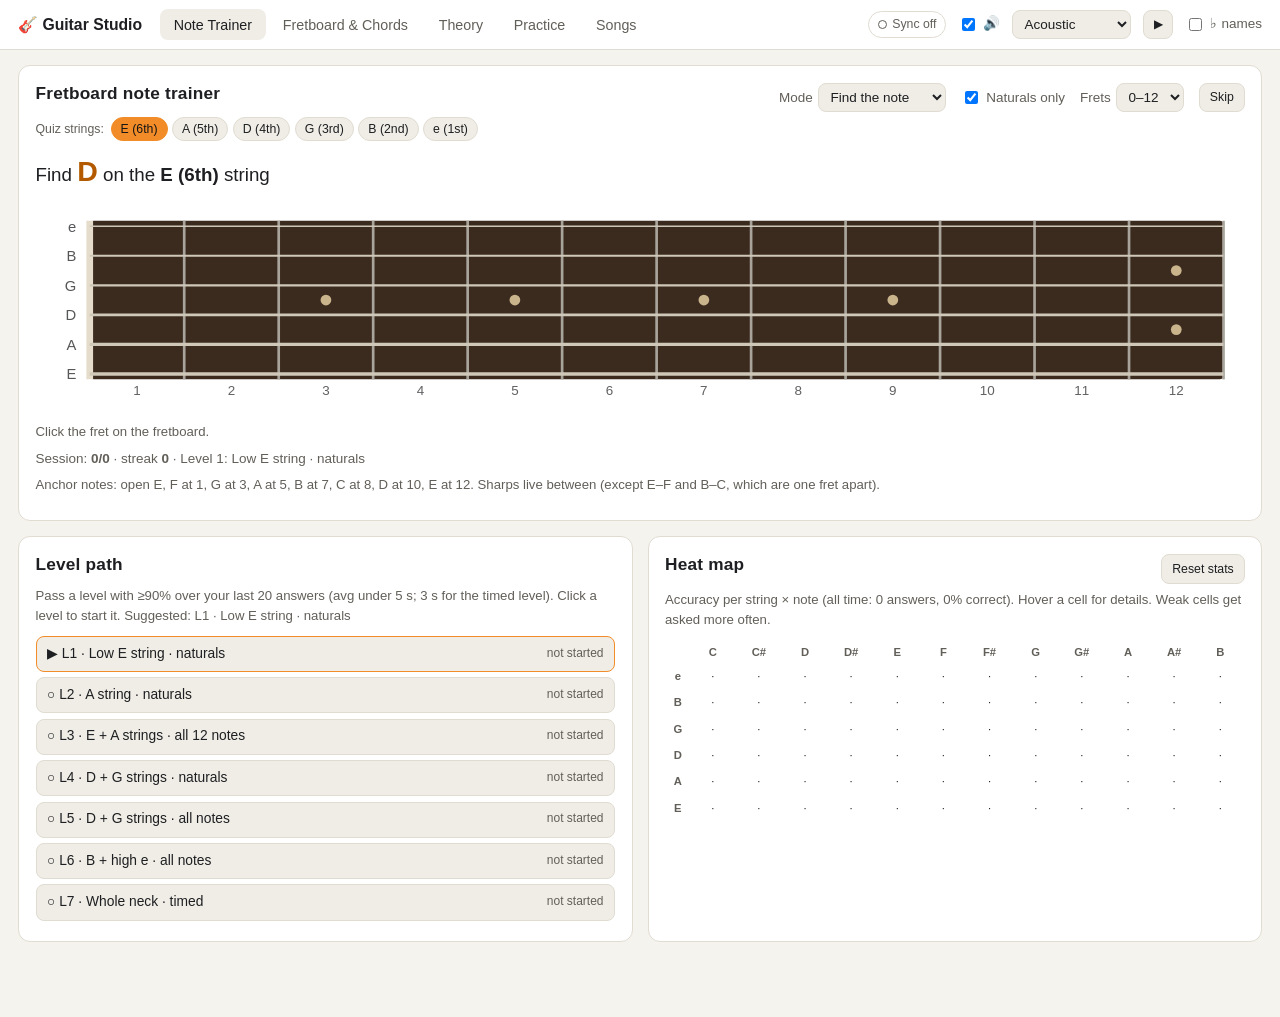
==== commit 6dd9d759: "Replace Dropbox sync with GitHub sync to a private repo as Markdown - Sync to tjmitch4/studio-data u" ====
--- a/index.html
+++ b/index.html
@@ -27,7 +27,7 @@
     <button type="button" role="tab" id="tabbtn-songs" aria-controls="tab-songs" data-tab="songs">Songs</button>
   </nav>
   <div class="topbar-right">
-    <button type="button" class="sync-btn" id="syncBtn" data-state="unconfigured" aria-haspopup="dialog" title="Sync"><span class="sync-dot" aria-hidden="true"></span><span class="sync-lbl">Sync</span></button>
+    <button type="button" class="sync-btn" id="syncBtn" data-state="notconnected" aria-haspopup="dialog" title="Sync"><span class="sync-dot" aria-hidden="true"></span><span class="sync-lbl">Sync off</span></button>
     <label class="toggle" title="Sound on/off"><input type="checkbox" id="soundOn" checked aria-label="Sound"> 🔊</label>
     <select id="tonePreset" title="Guitar tone"></select>
     <button class="btn small ghost" id="toneTest" title="Play a test chord">▶</button>
@@ -321,13 +321,10 @@
     <div class="panel">
       <div class="panel-head">
         <h2>Session history</h2>
-        <details class="backup-inline">
-          <summary>Backup files</summary>
-          <div class="controls">
-            <button class="btn small ghost" id="exportBtn">Export JSON</button>
-            <label class="btn small ghost">Import JSON<input type="file" id="importFile" accept="application/json,.json" class="vh"></label>
-          </div>
-        </details>
+        <div class="controls">
+          <button class="btn small ghost" id="exportBtn">Export JSON</button>
+          <label class="btn small ghost">Import JSON<input type="file" id="importFile" accept="application/json,.json" class="vh"></label>
+        </div>
       </div>
       <div id="historyHost"></div>
     </div>
@@ -380,7 +377,7 @@
 
 <dialog id="syncDialog" aria-labelledby="syncTitle">
   <div class="sync-panel">
-    <div class="panel-head"><h3 id="syncTitle">Sync with Dropbox</h3><button type="button" class="icon-btn" id="syncClose" aria-label="Close">✕</button></div>
+    <div class="panel-head"><h3 id="syncTitle">Sync with GitHub</h3><button type="button" class="icon-btn" id="syncClose" aria-label="Close">✕</button></div>
     <div id="syncBody"></div>
   </div>
 </dialog>
@@ -390,8 +387,10 @@
 <script src="js/tone.js"></script>
 <script src="js/config.js"></script>
 <script src="js/sync-merge.js"></script>
+<script src="js/md-format.js"></script>
+<script src="js/sync-plan.js"></script>
 <script src="js/store.js"></script>
-<script src="js/dropbox.js"></script>
+<script src="js/github.js"></script>
 <script src="js/fretboard-ui.js"></script>
 <script src="js/theory-ui.js"></script>
 <script src="js/practice-ui.js"></script>
--- a/css/style.css
+++ b/css/style.css
@@ -280,31 +280,35 @@
   .tabs button{padding:.45rem .7rem}
 }
 
-/* ---------- Dropbox sync: header indicator + panel ---------- */
+/* ---------- GitHub sync: header indicator + panel ---------- */
 .sync-btn{display:inline-flex;align-items:center;gap:.35rem;background:transparent;border:1px solid var(--border);border-radius:999px;color:var(--muted);font:inherit;font-size:.82rem;padding:.2rem .6rem;cursor:pointer;white-space:nowrap}
 .sync-btn:hover{border-color:var(--accent);color:var(--text)}
 .sync-dot{display:inline-block;width:.6rem;height:.6rem;border-radius:50%;background:var(--muted);flex:none}
 [data-state="synced"] .sync-dot,.sync-dot[data-state="synced"]{background:var(--ok)}
 [data-state="syncing"] .sync-dot,.sync-dot[data-state="syncing"]{background:var(--sel);animation:syncPulse 1s ease-in-out infinite alternate}
 [data-state="offline"] .sync-dot,.sync-dot[data-state="offline"]{background:var(--accent2)}
-[data-state="error"] .sync-dot,.sync-dot[data-state="error"],[data-state="reconnect"] .sync-dot,[data-state="blocked"] .sync-dot,.sync-dot[data-state="blocked"]{background:var(--danger)}
-[data-state="unconfigured"] .sync-dot,[data-state="signedout"] .sync-dot{background:transparent;border:1.5px solid var(--muted)}
+[data-state="error"] .sync-dot,.sync-dot[data-state="error"],[data-state="blocked"] .sync-dot,.sync-dot[data-state="blocked"]{background:var(--danger)}
+[data-state="notconnected"] .sync-dot{background:transparent;border:1.5px solid var(--muted)}
 @keyframes syncPulse{from{opacity:1}to{opacity:.35}}
+@media (prefers-reduced-motion:reduce){ [data-state="syncing"] .sync-dot,.sync-dot[data-state="syncing"]{animation:none} }
 .sync-panel .panel-head{display:flex;justify-content:space-between;align-items:center;gap:.5rem}
 .sync-panel h3{margin:0}
 .sync-panel p{margin:.5rem 0}
-.sync-panel .btn-row input[type=text]{flex:1 1 12rem;min-width:0;background:var(--panel2);color:var(--text);border:1px solid var(--border);border-radius:8px;padding:.45rem .6rem;font:inherit}
-.sync-err{color:var(--danger)}
+.sync-panel ol{margin:.4rem 0;padding-left:1.3rem}
+.sync-panel li{margin:.2rem 0}
+.sync-panel ul{margin:.3rem 0;padding-left:1.2rem}
+.sync-howto{margin:.6rem 0}
+.sync-howto summary{cursor:pointer;color:var(--sel)}
+.sync-token{margin-top:.6rem}
+.sync-token label{display:block;font-weight:600;margin-bottom:.3rem}
+.sync-token .btn-row input{flex:1 1 12rem;min-width:0;background:var(--panel2);color:var(--text);border:1px solid var(--border);border-radius:8px;padding:.45rem .6rem;font:inherit}
+.sync-err{color:var(--danger);min-height:1em}
 .sync-panel code{overflow-wrap:anywhere}
-.linkish{background:none;border:0;padding:0;color:var(--sel);text-decoration:underline;cursor:pointer;font:inherit}
-.backup-tools{margin-top:1rem;border-top:1px solid var(--border);padding-top:.6rem}
-.backup-tools summary,.backup-inline summary{cursor:pointer;color:var(--muted);font-size:.85rem}
-.backup-inline{font-size:.9rem}
-.backup-inline[open] .controls{margin-top:.4rem}
-.up-state.warn{color:var(--accent-text);font-weight:700}
+.sync-panel a{color:var(--sel)}
+.sync-panel a.btn{text-decoration:none;color:inherit}
 @media (pointer:coarse){ .sync-btn{min-height:36px} }
 @media (max-width:560px){
   .sync-btn{padding:.2rem .45rem}
   .sync-btn .sync-lbl{display:none} /* dot only on phones; the panel has the words */
-  .sync-btn[data-state="error"] .sync-lbl,.sync-btn[data-state="reconnect"] .sync-lbl{display:inline}
-}
+  .sync-btn[data-state="error"] .sync-lbl{display:inline}
+}
